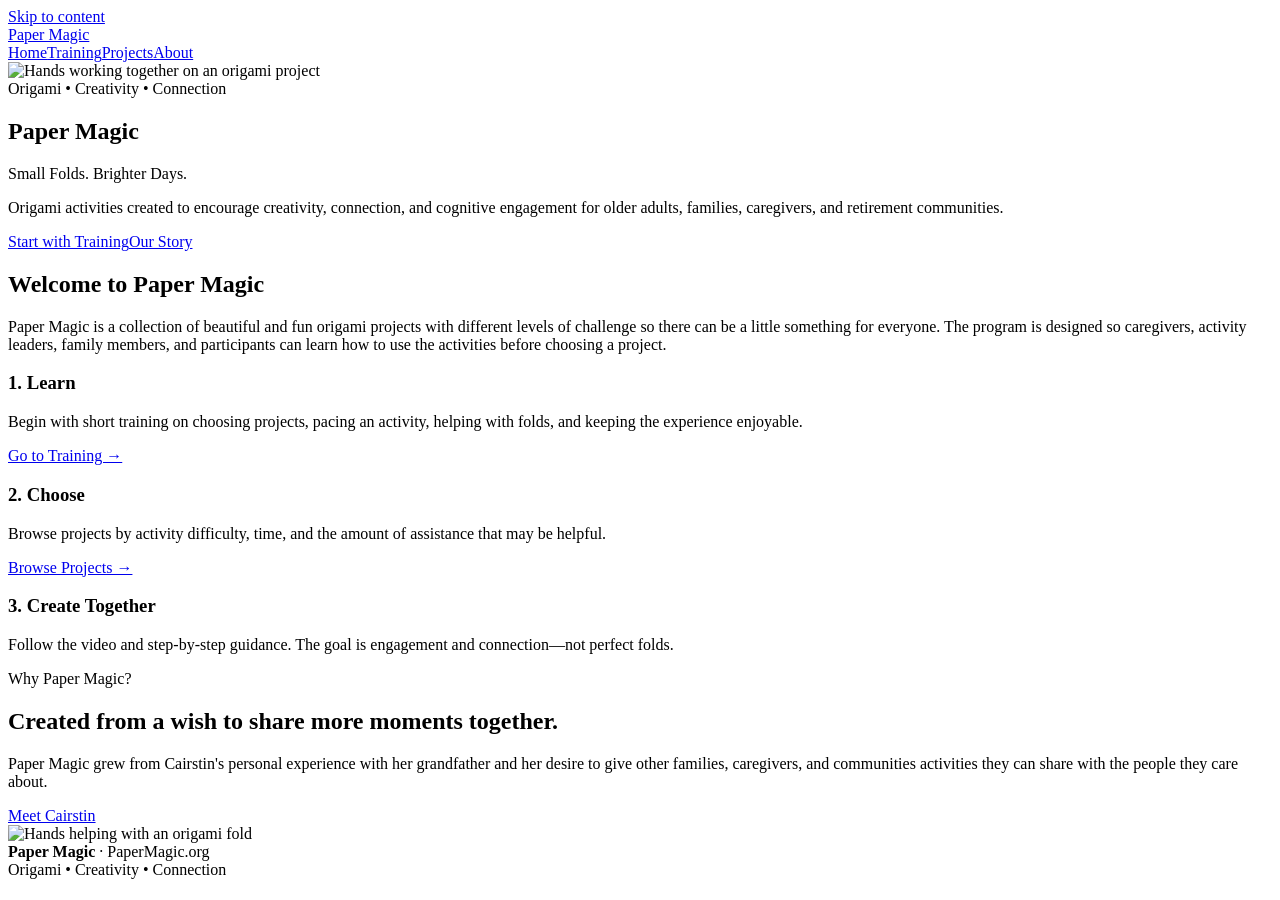
==== index.html @ 94f56b41 "Add files via upload" ====
<!doctype html><html lang="en"><head><meta charset="utf-8"><meta name="viewport" content="width=device-width,initial-scale=1"><title>Paper Magic | Origami • Creativity • Connection</title><link rel="stylesheet" href="css/style.css"></head><body>
<a class="skip" href="#content">Skip to content</a>
<header><div class="nav"><a class="brand" href="index.html"><img src="images/butterflies.png" alt="">Paper Magic</a><nav aria-label="Main navigation"><a aria-current="page" href="index.html">Home</a><a href="training.html">Training</a><a href="projects.html">Projects</a><a href="about.html">About</a></nav></div></header>
<main id="content">
<section class="hero"><img class="hero-img" src="images/banner-source.jpg" alt="Hands working together on an origami project"><div class="hero-copy"><div class="eyebrow">Origami • Creativity • Connection</div><h1>Paper Magic</h1><div class="tagline">Small Folds. Brighter Days.</div><p>Origami activities created to encourage creativity, connection, and cognitive engagement for older adults, families, caregivers, and retirement communities.</p><a class="button" href="training.html">Start with Training</a><a class="button secondary" href="about.html">Our Story</a></div></section>
<section class="section"><h2>Welcome to Paper Magic</h2><p>Paper Magic is a collection of beautiful and fun origami projects with different levels of challenge so there can be a little something for everyone. The program is designed so caregivers, activity leaders, family members, and participants can learn how to use the activities before choosing a project.</p>
<div class="grid"><article class="card"><h3>1. Learn</h3><p>Begin with short training on choosing projects, pacing an activity, helping with folds, and keeping the experience enjoyable.</p><a href="training.html">Go to Training →</a></article><article class="card"><h3>2. Choose</h3><p>Browse projects by activity difficulty, time, and the amount of assistance that may be helpful.</p><a href="projects.html">Browse Projects →</a></article><article class="card"><h3>3. Create Together</h3><p>Follow the video and step-by-step guidance. The goal is engagement and connection—not perfect folds.</p></article></div></section>
<section class="section two"><div><div class="eyebrow">Why Paper Magic?</div><h2>Created from a wish to share more moments together.</h2><p>Paper Magic grew from Cairstin's personal experience with her grandfather and her desire to give other families, caregivers, and communities activities they can share with the people they care about.</p><a class="button secondary" href="about.html">Meet Cairstin</a></div><img src="images/folding-together.jpeg" alt="Hands helping with an origami fold"></section>
</main><footer><div class="footer"><strong>Paper Magic</strong> · PaperMagic.org<br><span>Origami • Creativity • Connection</span></div></footer></body></html>
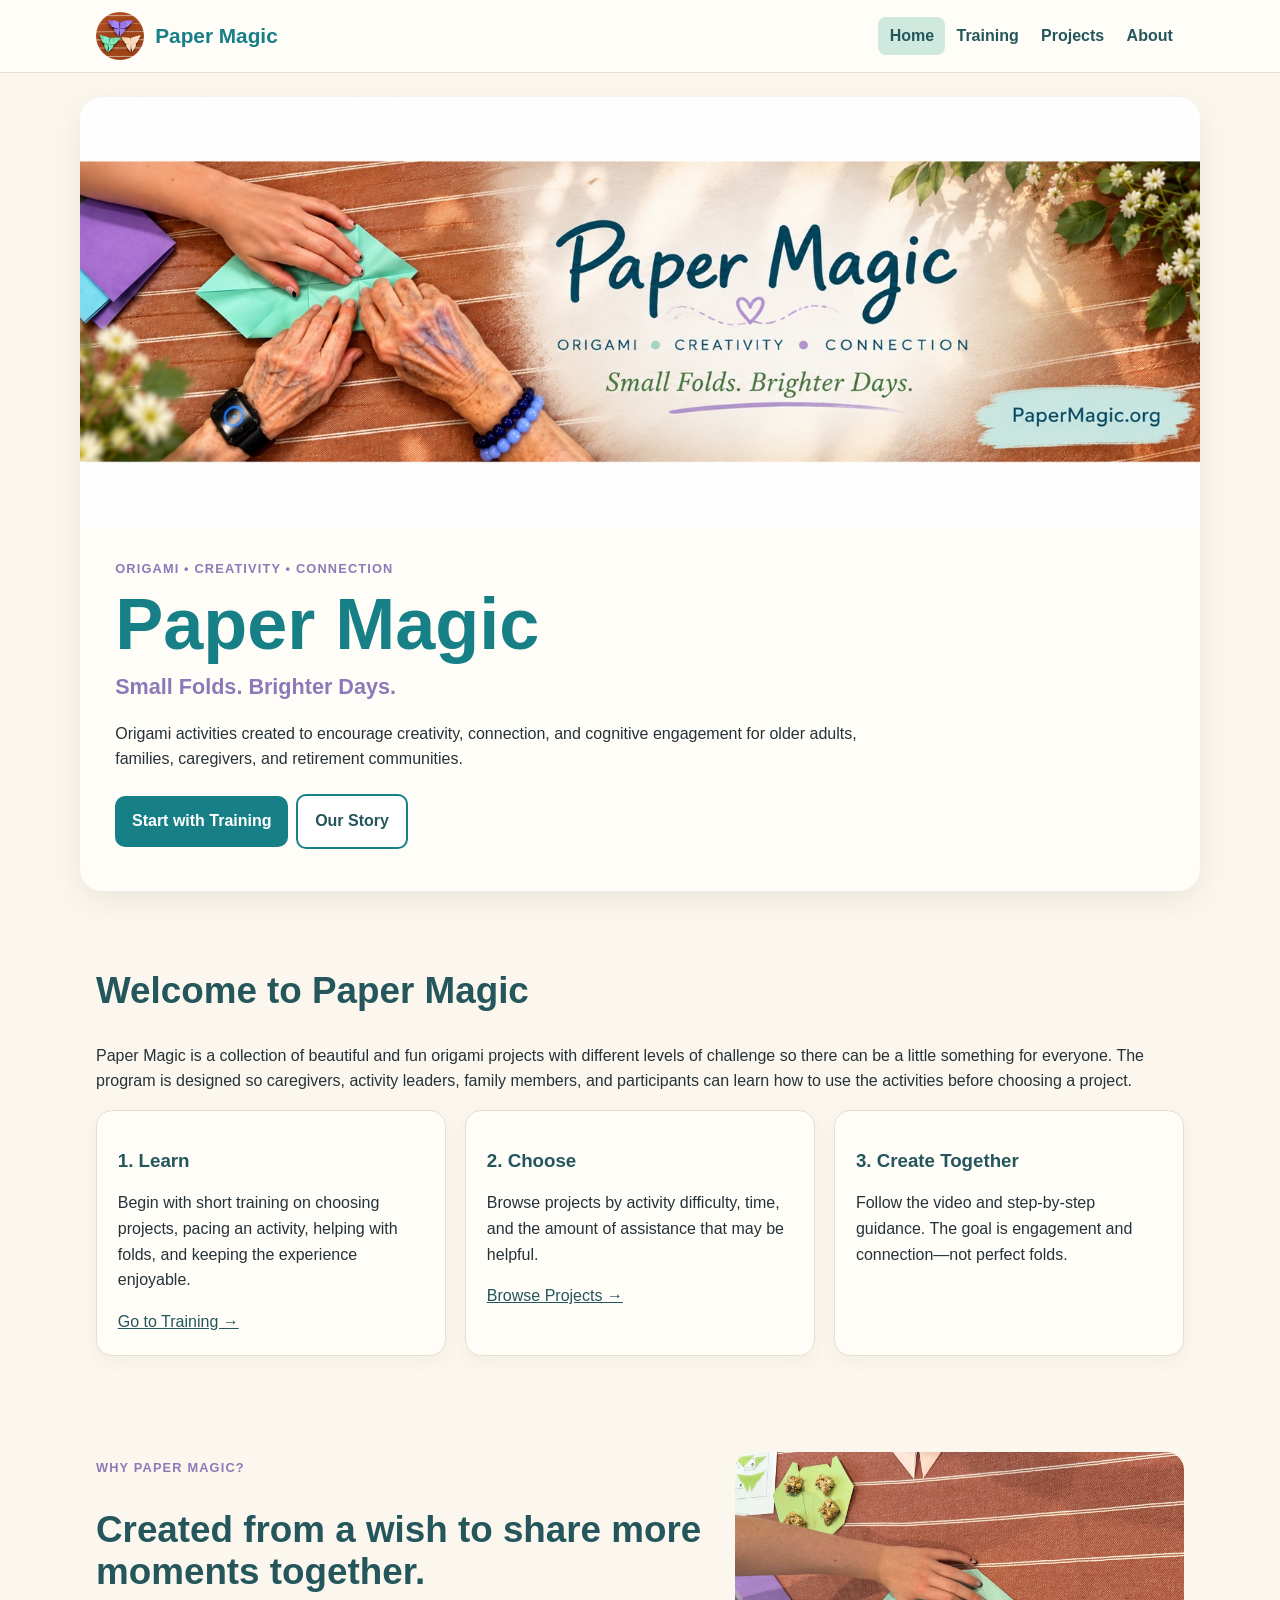
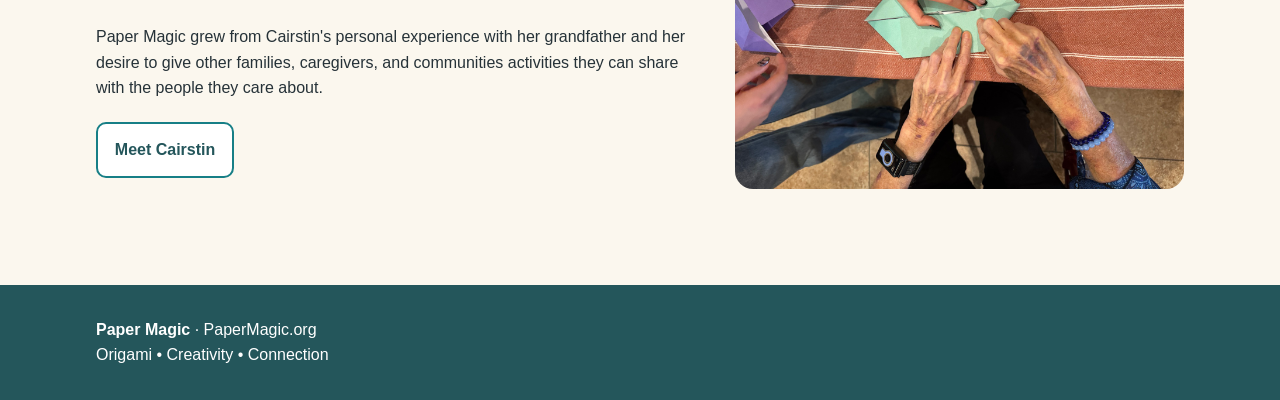
==== commit f1a71381: "Update index.html" ====
--- a/index.html
+++ b/index.html
@@ -1,4 +1,4 @@
-<!doctype html><html lang="en"><head><meta charset="utf-8"><meta name="viewport" content="width=device-width,initial-scale=1"><title>Paper Magic | Origami • Creativity • Connection</title><link rel="stylesheet" href="css/style.css"></head><body>
+<!doctype html><html lang="en"><head><meta charset="utf-8"><meta name="viewport" content="width=device-width,initial-scale=1"><title>Paper Magic | Origami • Creativity • Connection</title><link rel="stylesheet" href="CSS/style.css"></head><body>
 <a class="skip" href="#content">Skip to content</a>
 <header><div class="nav"><a class="brand" href="index.html"><img src="images/butterflies.png" alt="">Paper Magic</a><nav aria-label="Main navigation"><a aria-current="page" href="index.html">Home</a><a href="training.html">Training</a><a href="projects.html">Projects</a><a href="about.html">About</a></nav></div></header>
 <main id="content">
@@ -6,4 +6,4 @@
 <section class="section"><h2>Welcome to Paper Magic</h2><p>Paper Magic is a collection of beautiful and fun origami projects with different levels of challenge so there can be a little something for everyone. The program is designed so caregivers, activity leaders, family members, and participants can learn how to use the activities before choosing a project.</p>
 <div class="grid"><article class="card"><h3>1. Learn</h3><p>Begin with short training on choosing projects, pacing an activity, helping with folds, and keeping the experience enjoyable.</p><a href="training.html">Go to Training →</a></article><article class="card"><h3>2. Choose</h3><p>Browse projects by activity difficulty, time, and the amount of assistance that may be helpful.</p><a href="projects.html">Browse Projects →</a></article><article class="card"><h3>3. Create Together</h3><p>Follow the video and step-by-step guidance. The goal is engagement and connection—not perfect folds.</p></article></div></section>
 <section class="section two"><div><div class="eyebrow">Why Paper Magic?</div><h2>Created from a wish to share more moments together.</h2><p>Paper Magic grew from Cairstin's personal experience with her grandfather and her desire to give other families, caregivers, and communities activities they can share with the people they care about.</p><a class="button secondary" href="about.html">Meet Cairstin</a></div><img src="images/folding-together.jpeg" alt="Hands helping with an origami fold"></section>
-</main><footer><div class="footer"><strong>Paper Magic</strong> · PaperMagic.org<br><span>Origami • Creativity • Connection</span></div></footer></body></html>+</main><footer><div class="footer"><strong>Paper Magic</strong> · PaperMagic.org<br><span>Origami • Creativity • Connection</span></div></footer></body></html>
--- a/CSS/style.css
+++ b/CSS/style.css
@@ -0,0 +1,46 @@
+
+:root{
+  --teal:#177f86; --deep:#24565b; --mint:#cfe9df; --lav:#8e79b8;
+  --cream:#fbf7ee; --paper:#fffdf8; --terracotta:#a95f45; --ink:#263238;
+  --muted:#657174; --line:#e6ded1;
+}
+*{box-sizing:border-box}
+html{scroll-behavior:smooth}
+body{margin:0;font-family:Arial,Helvetica,sans-serif;background:var(--cream);color:var(--ink);line-height:1.6}
+a{color:var(--deep)}
+.skip{position:absolute;left:-9999px}.skip:focus{left:1rem;top:1rem;background:white;padding:.7rem;z-index:10}
+header{background:rgba(255,253,248,.97);border-bottom:1px solid var(--line);position:sticky;top:0;z-index:5}
+.nav{max-width:1120px;margin:auto;display:flex;align-items:center;gap:1.3rem;padding:.75rem 1rem}
+.brand{display:flex;align-items:center;gap:.7rem;text-decoration:none;color:var(--teal);font-weight:800;font-size:1.3rem;margin-right:auto}
+.brand img{width:48px;height:48px;border-radius:50%;object-fit:cover}
+nav a{text-decoration:none;font-weight:700;padding:.65rem .7rem;border-radius:8px}
+nav a:hover,nav a[aria-current="page"]{background:var(--mint)}
+main{min-height:70vh}
+.hero{max-width:1120px;margin:1.5rem auto 0;background:var(--paper);border-radius:22px;overflow:hidden;box-shadow:0 10px 30px rgba(70,55,40,.08)}
+.hero-img{width:100%;display:block;max-height:430px;object-fit:cover}
+.hero-copy{padding:2rem 2.2rem 2.3rem;max-width:850px}
+.eyebrow{color:var(--lav);font-weight:800;text-transform:uppercase;letter-spacing:.09em;font-size:.8rem}
+h1,h2,h3{color:var(--deep);line-height:1.15}
+h1{font-size:clamp(2.3rem,6vw,4.5rem);margin:.25rem 0;color:var(--teal)}
+h2{font-size:clamp(1.6rem,3vw,2.3rem)}
+.tagline{font-size:1.35rem;color:var(--lav);font-weight:700}
+.button{display:inline-block;background:var(--teal);color:white;text-decoration:none;font-weight:800;padding:.8rem 1.05rem;border-radius:10px;margin:.35rem .5rem .35rem 0}
+.button.secondary{background:white;color:var(--deep);border:2px solid var(--teal)}
+.section{max-width:1120px;margin:auto;padding:3rem 1rem}
+.grid{display:grid;grid-template-columns:repeat(3,1fr);gap:1.2rem}
+.card{background:var(--paper);border:1px solid var(--line);border-radius:16px;padding:1.3rem;box-shadow:0 5px 18px rgba(70,55,40,.05)}
+.card img{width:100%;aspect-ratio:16/10;object-fit:cover;border-radius:12px}
+.step{display:flex;gap:1rem;align-items:flex-start}.num{min-width:2.3rem;height:2.3rem;border-radius:50%;background:var(--mint);display:grid;place-items:center;font-weight:800;color:var(--deep)}
+.notice{background:#eef7f3;border-left:5px solid var(--teal);padding:1rem 1.2rem;border-radius:8px}
+.level{display:inline-block;background:var(--mint);padding:.2rem .55rem;border-radius:999px;font-size:.82rem;font-weight:800}
+.placeholder{border:2px dashed #c9beb0;background:#fffaf1;padding:2rem;border-radius:14px;text-align:center;color:var(--muted)}
+.two{display:grid;grid-template-columns:1.15fr .85fr;gap:2rem;align-items:center}
+.two img{width:100%;border-radius:18px}
+footer{background:var(--deep);color:white;margin-top:3rem}.footer{max-width:1120px;margin:auto;padding:2rem 1rem}
+footer a{color:white}
+.small{font-size:.9rem;color:var(--muted)}
+@media(max-width:760px){
+ .nav{flex-wrap:wrap}.brand{width:100%}nav{display:flex;gap:.2rem;overflow:auto;width:100%}
+ nav a{white-space:nowrap;font-size:.95rem}
+ .grid,.two{grid-template-columns:1fr}.hero{margin:0;border-radius:0}.hero-copy{padding:1.5rem}
+}
